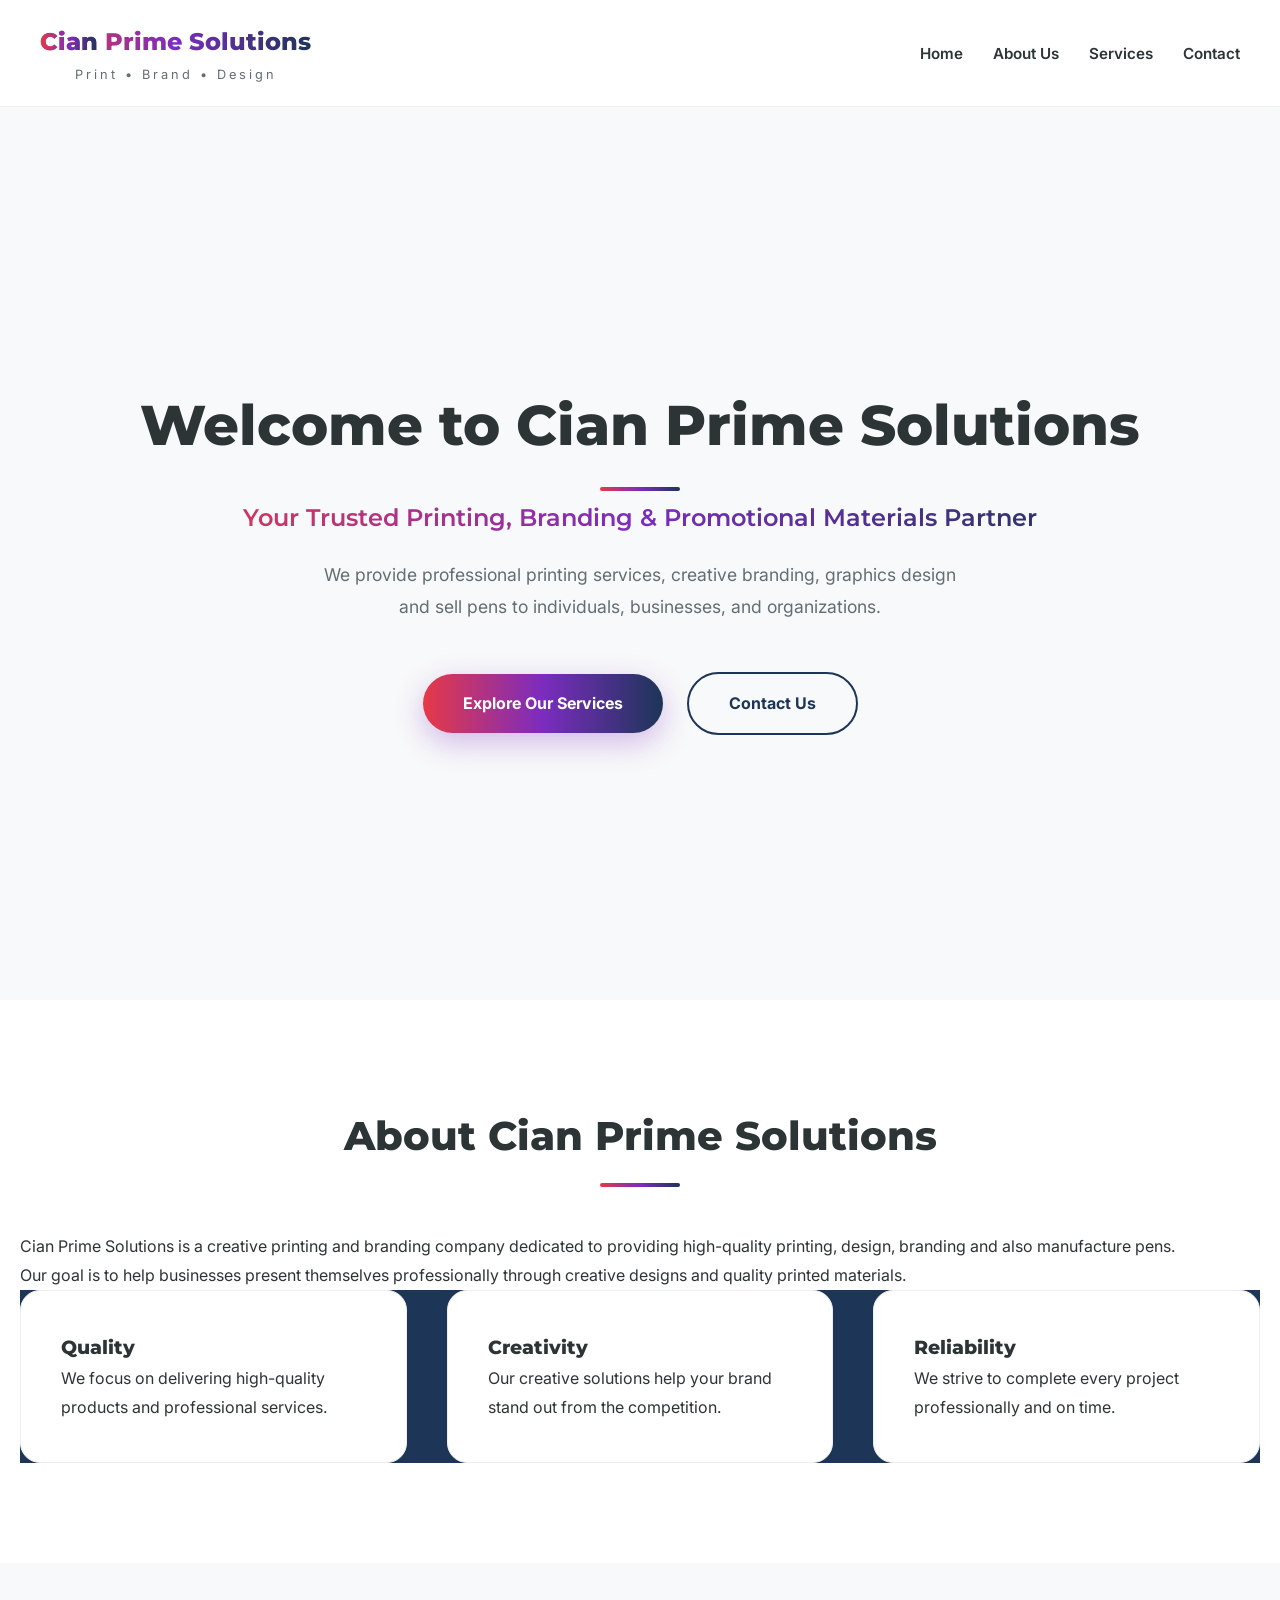
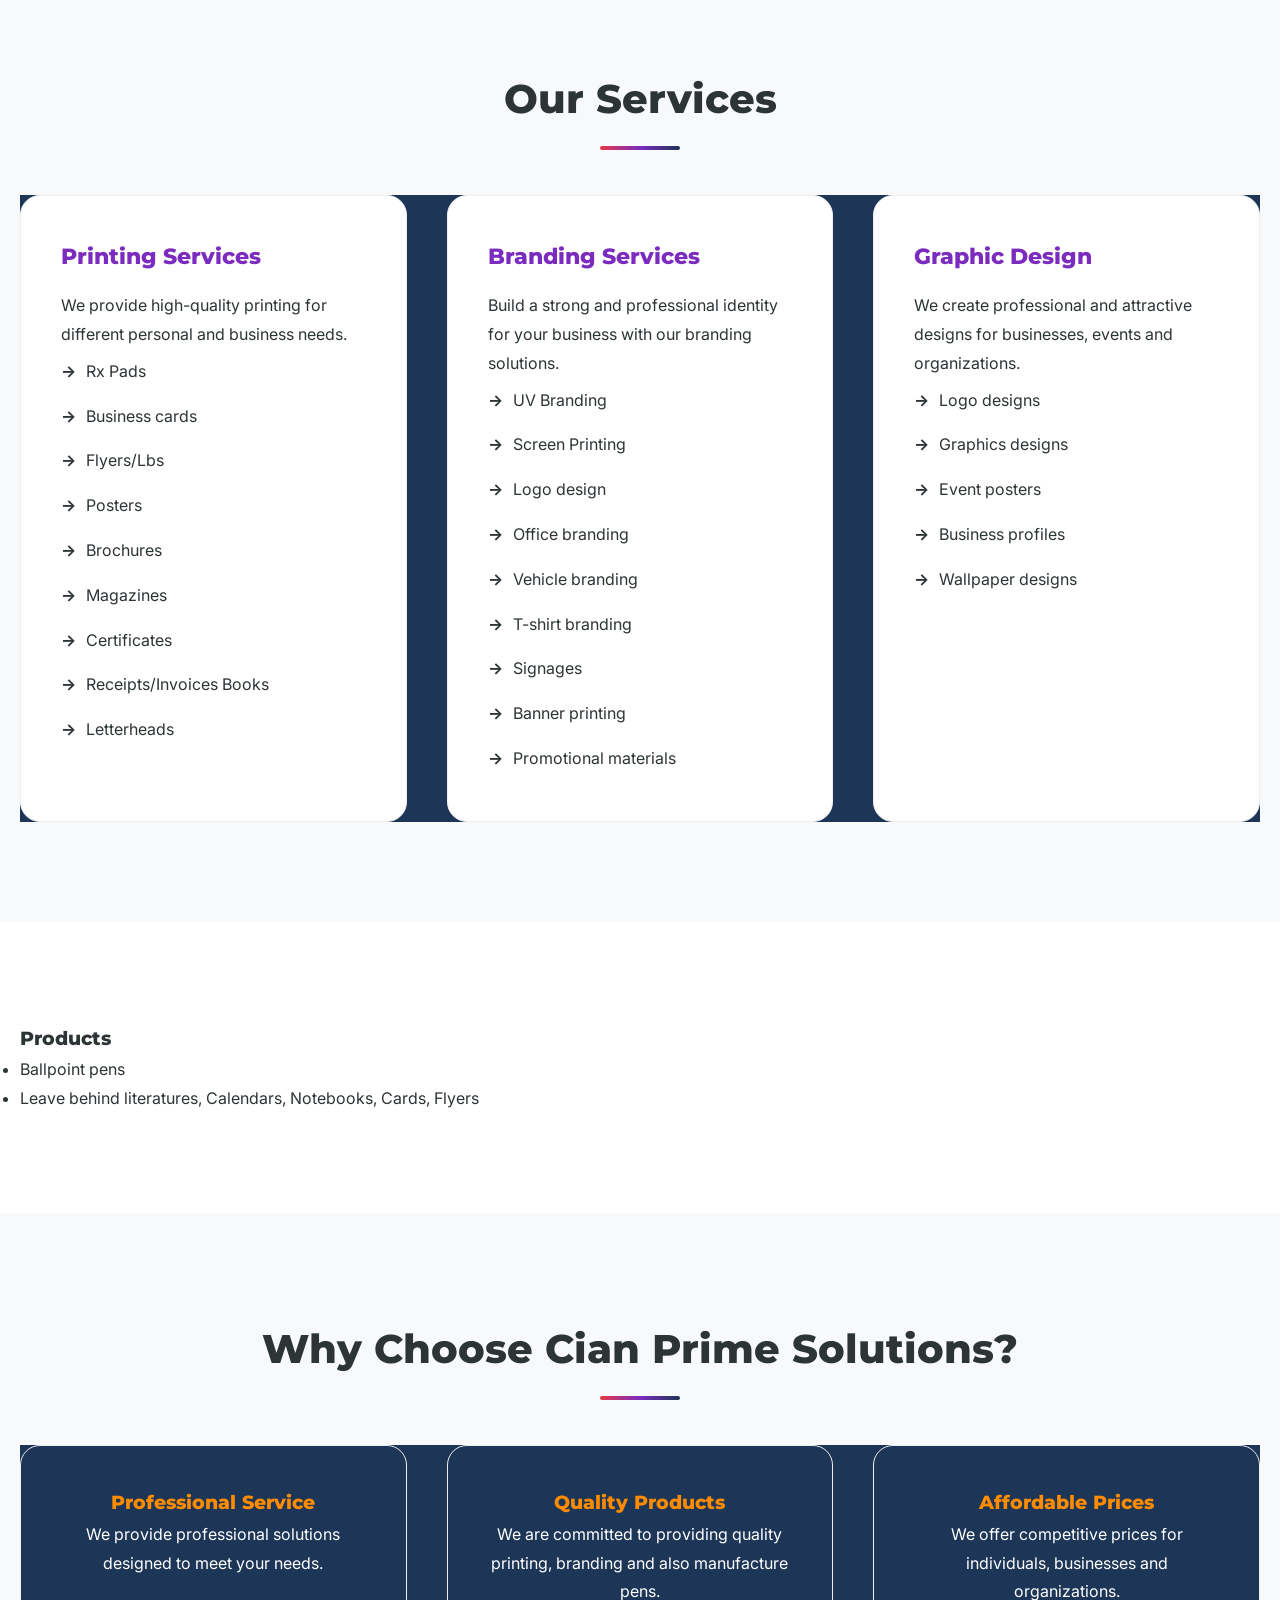
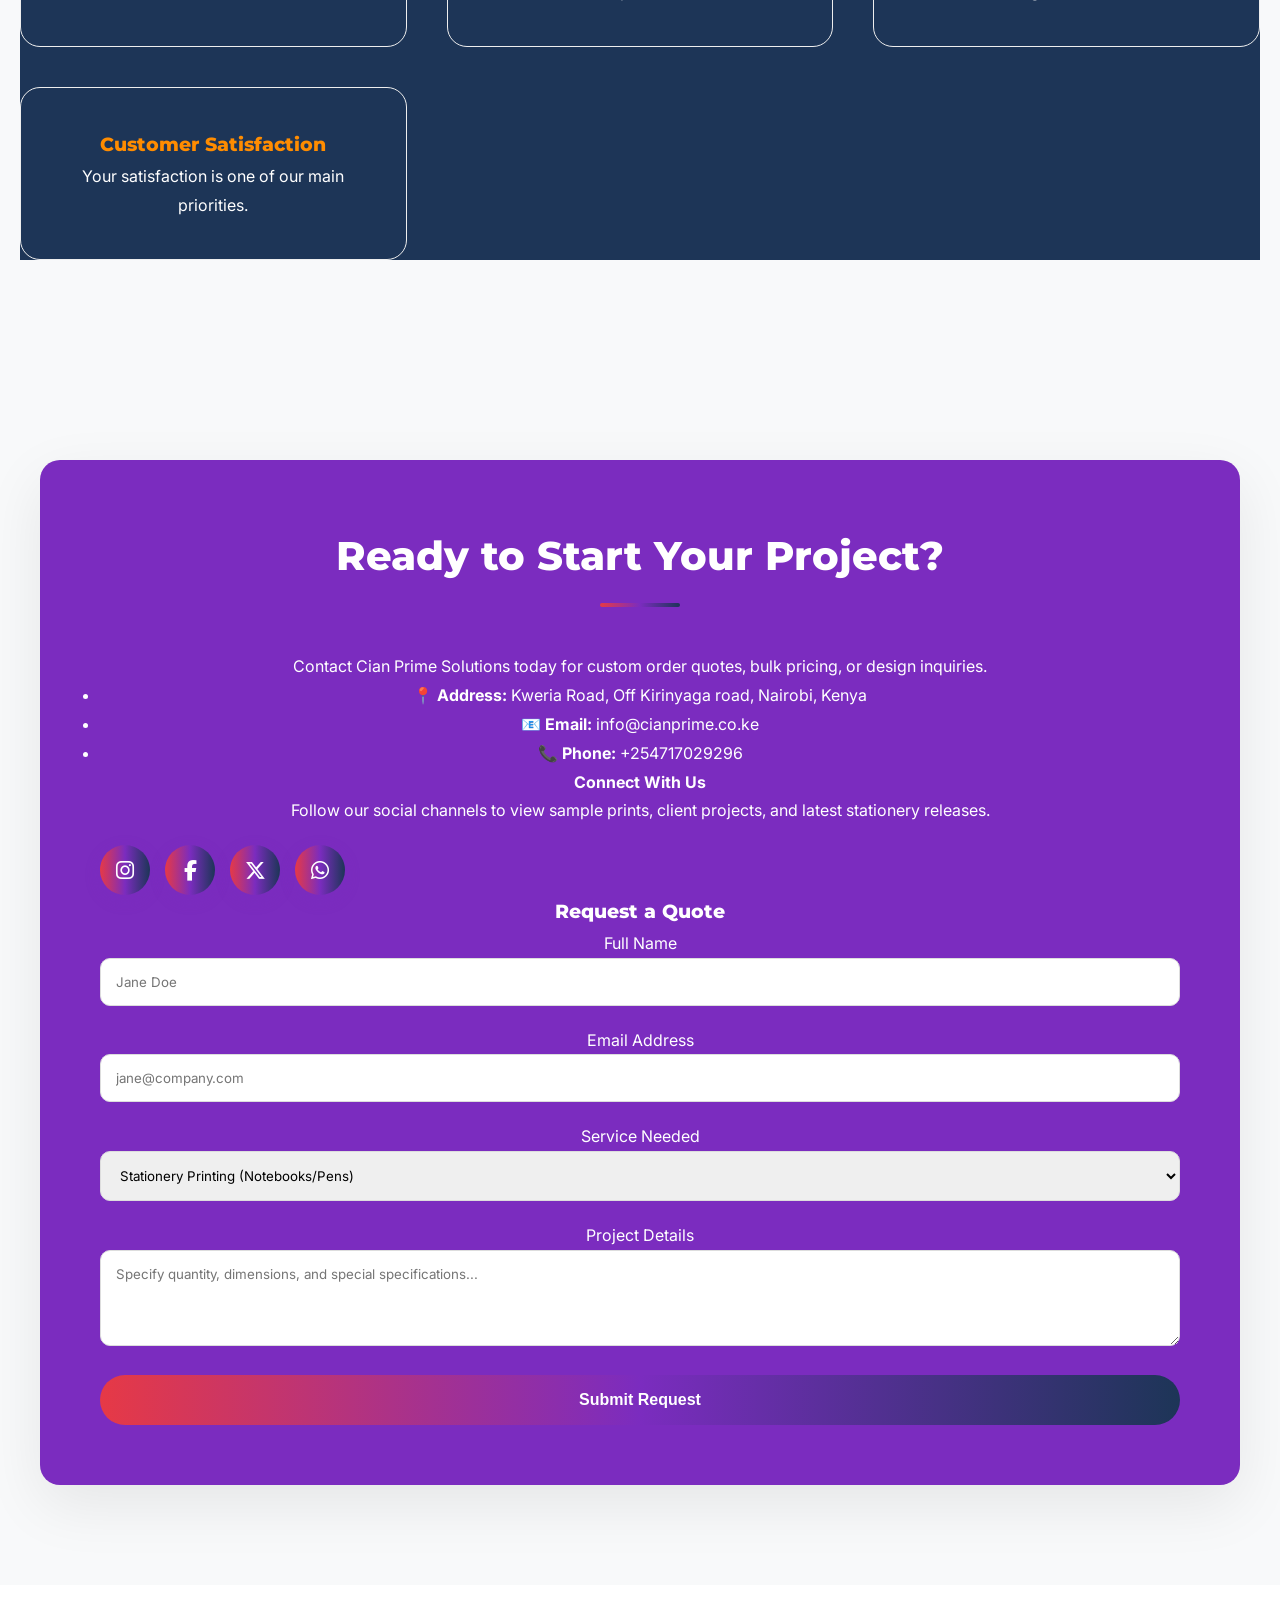
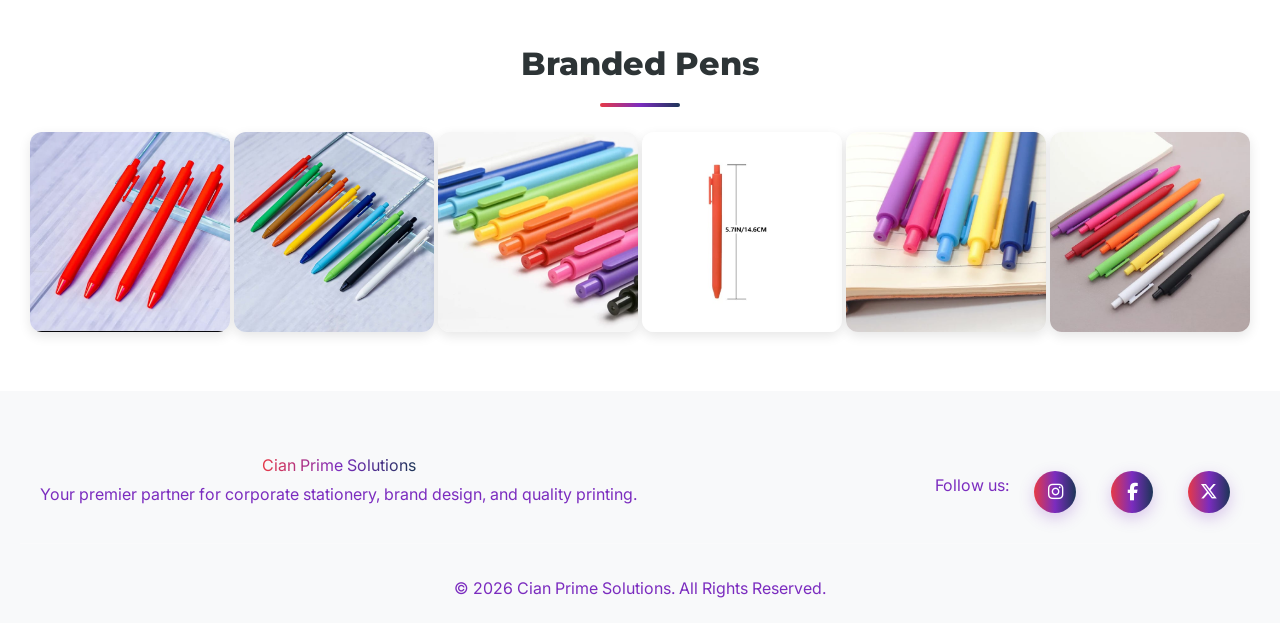
==== index.html @ ab8dba5d "chore:changed email address" ====
<!DOCTYPE html>
<html lang="en">

<head>
    <meta charset="UTF-8">
    <meta name="viewport" content="width=device-width, initial-scale=1.0">

    <title>Cian Prime Solutions | Printing, Branding and Graphics Designs</title>

    <link rel="stylesheet" href="style.css">
    <link rel="stylesheet" href="https://cdnjs.cloudflare.com/ajax/libs/font-awesome/6.5.1/css/all.min.css">

</head>

<body>

    <!-- ================= HEADER ================= -->
    <header>
        <div class="logo">
            <h1><span class="logo-accent">Cian</span> Prime Solutions</h1>
            <p>Print • Brand • Design</p>
        </div>

        <nav>
            <ul>
                <li><a href="#home">Home</a></li>
                <li><a href="#about">About Us</a></li>
                <li><a href="#services">Services</a></li>
                <li><a href="#contact">Contact</a></li>
            </ul>
        </nav>
    </header>

    <!-- ================= HOME ================= -->
    <main>
        <section id="home">
            <div class="hero-content">
                <h2>Welcome to Cian Prime Solutions</h2>
                <h3>Your Trusted Printing, Branding & Promotional Materials Partner</h3>
                <p>
                    We provide professional printing services, creative branding,
                    graphics design and sell pens to individuals, businesses, and organizations.
                </p>
                <a href="#services">Explore Our Services</a>
                <a href="#contact">Contact Us</a>
            </div>
        </section>

        <!-- ================= ABOUT ================= -->
        <section id="about">
            <h2>About Cian Prime Solutions</h2>
            <p>
                Cian Prime Solutions is a creative printing and branding
                company dedicated to providing high-quality printing,
                design, branding and also manufacture pens.
            </p>
            <p>
                Our goal is to help businesses present themselves professionally through
                creative designs and quality printed materials.
            </p>

            <div class="about-features">
                <div>
                    <h3>Quality</h3>
                    <p>We focus on delivering high-quality products and professional services.</p>
                </div>
                <div>
                    <h3>Creativity</h3>
                    <p>Our creative solutions help your brand stand out from the competition.</p>
                </div>
                <div>
                    <h3>Reliability</h3>
                    <p>We strive to complete every project professionally and on time.</p>
                </div>
            </div>
        </section>

        <!-- ================= SERVICES ================= -->
        <section id="services">
            <h2>Our Services</h2>
            <div class="services-container">
                <article class="service">
                    <h3>Printing Services</h3>
                    <p>We provide high-quality printing for different personal and business needs.</p>
                    <ul>
                        <li>Rx Pads</li>
                        <li>Business cards</li>
                        <li>Flyers/Lbs</li>
                        <li>Posters</li>
                        <li>Brochures</li>
                        <li>Magazines</li>
                        <li>Certificates</li>
                        <li>Receipts/Invoices Books</li>
                        <li>Letterheads</li>
                    </ul>
                </article>

                <article class="service">
                    <h3>Branding Services</h3>
                    <p>Build a strong and professional identity for your business with our branding solutions.</p>
                    <ul>
                        <li>UV Branding</li>
                        <li>Screen Printing</li>
                        <li>Logo design</li>
                        <li>Office branding</li>
                        <li>Vehicle branding</li>
                        <li>T-shirt branding</li>
                        <li>Signages</li>
                        <li>Banner printing</li>
                        <li>Promotional materials</li>
                    </ul>
                </article>

                <article class="service">
                    <h3>Graphic Design</h3>
                    <p>We create professional and attractive designs for businesses, events and organizations.</p>
                    <ul>
                        <li>Logo designs</li>
                        <li>Graphics designs</li>
                        <li>Event posters</li>
                        <li>Business profiles</li>
                        <li>Wallpaper designs</li>
                    </ul>
                </article>
            </div>
        </section>

        <!-- ================= STATIONERY ================= -->
        <section id="stationery">
            <h3>Products</h3>
            <ul>
                <li>Ballpoint pens</li>
                <li>Leave behind literatures, Calendars, Notebooks, Cards, Flyers</li>
            </ul>
        </section>

        <!-- ================= WHY CHOOSE US ================= -->
        <section id="why-us">
            <h2>Why Choose Cian Prime Solutions?</h2>
            <div class="advantages">
                <div>
                    <h3>Professional Service</h3>
                    <p>We provide professional solutions designed to meet your needs.</p>
                </div>
                <div>
                    <h3>Quality Products</h3>
                    <p>We are committed to providing quality printing, branding and also manufacture pens.</p>
                </div>
                <div>
                    <h3>Affordable Prices</h3>
                    <p>We offer competitive prices for individuals, businesses and organizations.</p>
                </div>
                <div>
                    <h3>Customer Satisfaction</h3>
                    <p>Your satisfaction is one of our main priorities.</p>
                </div>
            </div>
        </section>

        <!-- ================= CONTACT & QUOTE FORM ================= -->
        <section id="contact" class="section">
            <div class="contact-container">
                <div class="contact-info">
                    <h2>Ready to Start Your Project?</h2>
                    <p>Contact Cian Prime Solutions today for custom order quotes, bulk pricing, or design inquiries.
                    </p>
                    <ul>
                        <li>📍 <strong>Address:</strong> Kweria Road, Off Kirinyaga road, Nairobi, Kenya</li>
                        <li>📧 <strong>Email:</strong> info@cianprime.co.ke</li>
                        <li>📞 <strong>Phone:</strong> +254717029296</li>
                    </ul>

                    <!-- Social Connect Strip -->
                    <div class="social-connect">
                        <h4>Connect With Us</h4>
                        <p>Follow our social channels to view sample prints, client projects, and latest stationery
                            releases.</p>
                        <div class="social-links">
                            <a href="https://instagram.com" target="_blank" aria-label="Instagram"
                                class="social-icon instagram">
                                <i class="fab fa-instagram"></i>
                            </a>
                            <a href="https://facebook.com" target="_blank" aria-label="Facebook"
                                class="social-icon facebook">
                                <i class="fab fa-facebook-f"></i>
                            </a>
                            <a href="https://twitter.com" target="_blank" aria-label="Twitter"
                                class="social-icon twitter">
                                <i class="fab fa-x-twitter"></i>
                            </a>
                            <a href="https://wa.me/254717029296" target="_blank" aria-label="WhatsApp"
                                class="social-icon whatsapp">
                                <i class="fab fa-whatsapp"></i>
                            </a>
                        </div>
                    </div>
                </div>

                <!-- FORM CONNECTED TO info@cianprime.co.ke -->
                <form action="https://formsubmit.co/info@cianprime.co.ke" method="POST" class="quote-form">
                    <h3>Request a Quote</h3>
                    <div class="form-group">
                        <label for="name">Full Name</label>
                        <input type="text" id="name" name="name" required placeholder="Jane Doe">
                    </div>
                    <div class="form-group">
                        <label for="email">Email Address</label>
                        <input type="email" id="email" name="email" required placeholder="jane@company.com">
                    </div>
                    <div class="form-group">
                        <label for="service">Service Needed</label>
                        <select id="service" name="service">
                            <option value="Stationery Printing">Stationery Printing (Notebooks/Pens)</option>
                            <option value="Corporate Branding">Corporate Branding</option>
                            <option value="Graphic Design">Graphic Design</option>
                            <option value="Commercial Printing">Commercial Printing</option>
                        </select>
                    </div>
                    <div class="form-group">
                        <label for="message">Project Details</label>
                        <textarea id="message" name="message" rows="4"
                            placeholder="Specify quantity, dimensions, and special specifications..."></textarea>
                    </div>

                    <!-- FormSubmit Settings -->
                    <input type="hidden" name="_captcha" value="false">
                    <input type="hidden" name="_subject" value="New Quote Request - Cian Prime Website">


                    <button type="submit" class="btn btn-primary btn-full">Submit Request</button>
                    <input type="hidden" name="_next" value="https://info@cianprime.co.ke/thankyou.html">
                </form>
            </div>
        </section>

        <!-- ================= PENS ================= -->
        <section id="pens" class="services-section">
            <h2 class="section-title">Branded Pens</h2>
            <div class="pens-gallery">
                <img src="pens1.jpg.jpeg" alt="Cian Prime Gel Pens" width="150" class="pen-card">
                <img src="pens2.jpg.jpeg" alt="Cian Prime Gel Pens" width="150" class="pen-card">
                <img src="pens3.jpg.jpeg" alt="Cian Prime Gel Pens" width="150" class="pen-card">
                <img src="pens4.jpg.jpeg" alt="Cian Prime Gel Pens" width="150" class="pen-card">
                <img src="pens5.jpg.jpeg" alt="Cian Prime Gel Pens" width="150" class="pen-card">
                <img src="pens6.jpg.jpeg" alt="Cian Prime Gel Pens" width="150" class="pen-card">
            </div>
        </section>

        <!-- Footer -->
        <footer class="footer">
            <div class="footer-content">
                <div class="footer-brand">
                    <span class="logo-accent">Cian Prime Solutions</span>
                    <p>Your premier partner for corporate stationery, brand design, and quality printing.</p>
                </div>
                <div class="footer-social">
                    <span>Follow us:</span>
                    <a href="https://instagram.com" target="_blank" aria-label="Instagram"
                        class="social-icon instagram"><i class="fab fa-instagram"></i></a>
                    <a href="https://facebook.com" target="_blank" aria-label="Facebook" class="social-icon facebook"><i
                            class="fab fa-facebook-f"></i></a>
                    <a href="https://twitter.com" target="_blank" aria-label="Twitter" class="social-icon twitter"><i
                            class="fab fa-x-twitter"></i></a>
                </div>
            </div>
            <hr class="footer-divider">
            <p>&copy; 2026 Cian Prime Solutions. All Rights Reserved.</p>
        </footer>

        <script src="script.js"></script>

</body>
</html>
---- style.css ----
/* ===== CPS PREMIUM MINIMAL DESIGN ===== */
@import url('https://fonts.googleapis.com/css2?family=Montserrat:wght@400;600;700;800&family=Inter:wght@300;400;500&display=swap');

:root {
    --cps-red: #e63946;
    --cps-purple: #7b2cbf;
    --cps-blue: #1d3557;
    --cps-orange: #ff8c00;
    --cps-gradient: linear-gradient(90deg, #e63946 0%, #7b2cbf 50%, #1d3557 100%);
    --light-bg: #f8f9fa;
    --white: #ffffff;
    --text: #2d3436;
}

* {
    margin: 0;
    padding: 0;
    box-sizing: border-box;
}

html {
    scroll-behavior: smooth;
}

body {
    font-family: 'Inter', sans-serif;
    color: var(--text);
    background: var(--white);
    line-height: 1.8;
}

section {
    padding: 100px 20px;
}

.container {
    max-width: 1200px;
    margin: 0 auto;
}

h2,
h3,
h1 {
    font-family: 'Montserrat', sans-serif;
    font-weight: 800;
}

/* ===== HEADER GLASS EFFECT ===== */
header {
    background: rgba(255, 255, 255, 0.85);
    backdrop-filter: blur(10px);
    position: fixed;
    width: 100%;
    top: 0;
    z-index: 1000;
    padding: 20px 40px;
    display: flex;
    justify-content: space-between;
    align-items: center;
    border-bottom: 1px solid #eee;
}



.logo h1 {
    font-size: 1.5rem;
    background: var(--cps-gradient);
    -webkit-background-clip: text;
    -webkit-text-fill-color: transparent;
    background-clip: text;
    text-align: center;
    color: var(--cps-purple);
}

.logo p {
    font-size: 0.8rem;
    letter-spacing: 3px;
    color: #636e72;
    text-align: center;
}

nav ul {
    display: flex;
    gap: 30px;
    list-style: none;
}

nav a {
    text-decoration: none;
    color: var(--text);
    font-weight: 600;
    font-size: 0.95rem;
    position: relative;
    transition: 0.3s;
}

nav a::after {
    content: '';
    position: absolute;
    width: 0;
    height: 2px;
    bottom: -5px;
    left: 0;
    background: var(--cps-gradient);
    transition: 0.3s;
}

nav a:hover::after {
    width: 100%;
}

/* ===== HERO FULLSCREEN ===== */
#home {
    min-height: 100vh;
    display: flex;
    align-items: center;
    justify-content: center;
    text-align: center;
    background: var(--light-bg);
    padding-top: 120px;
}

.hero-content h2 {
    font-size: 3.5rem;
    margin-bottom: 20px;
}

.hero-content h3 {
    font-size: 1.5rem;
    font-weight: 600;
    background: var(--cps-gradient);
    -webkit-background-clip: text;
    -webkit-text-fill-color: transparent;
    background-clip: text;
    margin-bottom: 20px;
}

.hero-content p {
    max-width: 650px;
    margin: 0 auto 40px;
    font-size: 1.1rem;
    color: #636e72;
}

.hero-content a {
    display: inline-block;
    padding: 15px 40px;
    margin: 10px;
    border-radius: 50px;
    text-decoration: none;
    font-weight: 700;
    transition: 0.3s;
}

.hero-content a:first-of-type {
    background: var(--cps-gradient);
    color: white;
    box-shadow: 0 10px 30px rgba(123, 44, 191, 0.3);
}

.hero-content a:last-of-type {
    background: transparent;
    color: var(--cps-blue);
    border: 2px solid var(--cps-blue);
}

.hero-content a:hover {
    transform: translateY(-3px);
}

/* ===== SECTION BACKGROUNDS ===== */
#about,
#stationery {
    background: var(--white);
}

#services,
#why-us,
#contact {
    background: var(--light-bg);
}

h2 {
    text-align: center;
    font-size: 2.5rem;
    margin-bottom: 60px;
    position: relative;
}

h2::after {
    content: '';
    width: 80px;
    height: 4px;
    background: var(--cps-gradient);
    position: absolute;
    bottom: -15px;
    left: 50%;
    transform: translateX(-50%);
    border-radius: 2px;
}

/* ===== GRID LAYOUTS ===== */
.about-features,
.services-container,
.advantages {
    display: grid;
    grid-template-columns: repeat(auto-fit, minmax(300px, 1fr));
    gap: 40px;
    background-color: var(--cps-blue);
}

.about-features div,
.service,
.advantages div,
.stationery-item {
    background: var(--white);
    padding: 40px;
    border-radius: 20px;
    transition: 0.4s;
    border: 1px solid #eee;
}

.about-features div:hover,
.service:hover {
    transform: translateY(-10px);
    box-shadow: 0 20px 40px rgba(0, 0, 0, 0.08);
    border-color: transparent;
}

.service h3 {
    color: var(--cps-purple);
    font-size: 1.4rem;
    margin-bottom: 15px;
}

.service ul {
    list-style: none;
}

.service ul li {
    padding: 8px 0;
    color: var(--cps-gradient);
}

.service ul li::before {
    content: '→';
    color: var(--cps-red);
    margin-right: 10px;
    font-weight: bold;
    color: var(--cps-gradient);
}

.advantages div {
    background: var(--cps-blue);
    color: white;
    text-align: center;
}

.advantages h3 {
    color: var(--cps-orange);
}

/* ===== CONTACT ===== */
.contact-container {
    display: inline-flexbox;
    grid-template-columns: 1fr 1fr;
    gap: 60px;
    max-width: 1200px;
    margin: 0 auto;
    background: var(--cps-purple);
    padding: 60px;
    border-radius: 20px;
    box-shadow: 0 20px 60px rgba(0, 0, 0, 0.08);
    text-align: center;
    color: white;
}

.quote-form input,
.quote-form select,
.quote-form textarea {
    width: 100%;
    padding: 15px;
    border: 1px solid #ddd;
    border-radius: 10px;
    margin-bottom: 20px;
    font-family: 'Inter';
    transition: 0.3s;
}

.quote-form input:focus {
    border-color: var(--cps-purple);
    outline: none;
}

.btn-primary {
    background: var(--cps-gradient);
    color: white;
    border: none;
    padding: 16px;
    width: 100%;
    border-radius: 50px;
    font-weight: 700;
    font-size: 1rem;
    cursor: pointer;
    transition: 0.3s;
}

.btn-primary:hover {
    box-shadow: 0 10px 30px rgba(123, 44, 191, 0.4);
}

.social-links {
    display: flex;
    gap: 15px;
    margin-top: 20px;
}

.social-icon {
    width: 45px;
    height: 45px;
    background: var(--light-bg);
    color: var(--cps-blue);
    display: flex;
    align-items: center;
    justify-content: center;
    border-radius: 50%;
    text-decoration: none;
    transition: 0.3s;
}

.social-icon:hover {
    background: var(--cps-gradient);
    color: white;
}

/* ===== FOOTER ===== */
.footer {
    background: var(--light-bg);
    color: var(--cps-purple);
    padding: 60px 20px 20px;
    text-align: center;
}

.footer-content {
    display: flex;
    justify-content: space-between;
    max-width: 1200px;
    margin: 0 auto 30px;
    flex-wrap: wrap;
    color: var(--cps-gradient);
}

.logo-accent {
    background: var(--light-bg);
    -webkit-background-clip: text;
    background-clip: text;
    -webkit-text-fill-color: transparent;
    color: transparent;
    display: inline-block;
}

.footer a {
    color: var(--cps-purple);
    margin: 0 10px;
}

.footer-divider {
    border: none;
    border-top: 1px solid rgba(255, 255, 255, 0.2);
    margin: 30px 0;
}

/* ===== MOBILE ===== */
@media (max-width: 900px) {
    header {
        flex-direction: column;
        padding: 15px 20px;
    }

    .hero-content h2 {
        font-size: 2.2rem;
    }

    .contact-container {
        grid-template-columns: 1fr;
        padding: 30px;
    }
}
/* ===== SOCIAL MEDIA ICONS - LOGO ONLY ===== */
.social-links,
.footer-social {
    display: flex;
    gap: 15px;
    margin-top: 20px;
    flex-wrap: wrap;
}

.social-icon,
.footer-social a {
    width: 50px;
    height: 50px;
    border-radius: 50%;
    display: flex;
    align-items: center;
    justify-content: center;
    font-size: 1.3rem;
    text-decoration: none;
    color: white;
    transition: all 0.4s ease;
    background: var(--cps-gradient);
    /* CPS gradient by default */
    box-shadow: 0 5px 15px rgba(123, 44, 191, 0.25);
}

.social-icon:hover,
.footer-social a:hover {
    transform: translateY(-5px) scale(1.1) rotate(5deg);
    box-shadow: 0 10px 25px rgba(230, 57, 70, 0.4);
}

/* Brand colors on hover */
.social-icon.instagram:hover {
    background: linear-gradient(45deg, #f09433 0%, #e6683c 25%, #dc2743 50%, #cc2366 75%, #bc1888 100%);
}

.social-icon.facebook:hover {
    background: #1877f2;
}

.social-icon.twitter:hover {
    background: #000;
}

.social-icon.whatsapp:hover {
    background: #25D366;
}

/* Footer version - smaller */
.footer-social a {
    width: 42px;
    height: 42px;
    font-size: 1.1rem;
}

/* Remove the ::after names we added before */
.social-icon::after,
.footer-social a::after {
    content: none !important;
}

/* ===== FIX HEADER OVERLAP ON MOBILE ===== */
body {
    padding-top: 100px;
    /* space for desktop header */
}

@media (max-width: 900px) {
    body {
        padding-top: 160px;
        /* header becomes 2 lines on mobile */
    }

    header {
        flex-direction: column;
        padding: 15px 20px;
        gap: 10px;
    }

    .hero-content h2 {
        font-size: 2.2rem;
    }

    .contact-container {
        grid-template-columns: 1fr;
        padding: 30px;
    }
}

@media (max-width: 480px) {
    body {
        padding-top: 180px;
        /* even more for small phones */
    }
}

/* ===== FIX LOGO GRADIENT BUG ===== */
.logo-accent {
    background: var(--cps-gradient);
    -webkit-background-clip: text;
    background-clip: text;
    /* was wrong before */
    -webkit-text-fill-color: transparent;
    color: transparent;
    display: inline-block;
}

/* FORCE CENTER PEN GALLERY */
.services-section {
    text-align: center;
    padding: 50px 20px;
}

.section-title {
    text-align: center;
    font-size: 2rem;
    margin-bottom: 40px;
}

.pen-gallery {
    display: flex !important;
    flex-wrap: wrap !important;
    justify-content: center !important;
    /* THIS CENTERS THEM */
    align-items: center !important;
    gap: 20px !important;
    max-width: 1000px !important;
    margin: 0 auto !important;
    /* THIS CENTERS THE WHOLE BLOCK */
}

.pen-card {
    width: 200px !important;
    height: 200px !important;
    object-fit: cover !important;
    border-radius: 12px !important;
    box-shadow: 0 4px 12px rgba(0, 0, 0, 0.1) !important;
    transition: all 0.3s ease !important;
}

.pen-card:hover {
    transform: scale(1.1) translateY(-10px) !important;
    box-shadow: 0 15px 30px rgba(0, 0, 0, 0.2) !important;
}

/* Social icons container */
.social-icons {
    display: flex;
    justify-content: center;
    align-items: center;
    gap: 20px;
    /* space between icons */
    flex-wrap: wrap;
    /* so they don't break on very small screens */
    margin-top: 15px;
}

/* Make each icon a circle */
.social-icons a {
    display: flex;
    justify-content: center;
    align-items: center;
    width: 50px;
    height: 50px;
    border-radius: 50%;
    background: linear-gradient(135deg, #ff4b8b, #6a00ff);
    /* your gradient */
    color: white;
    font-size: 22px;
    text-decoration: none;
    transition: transform 0.3s ease;
}

.social-icons a:hover {
    transform: scale(1.1);
}
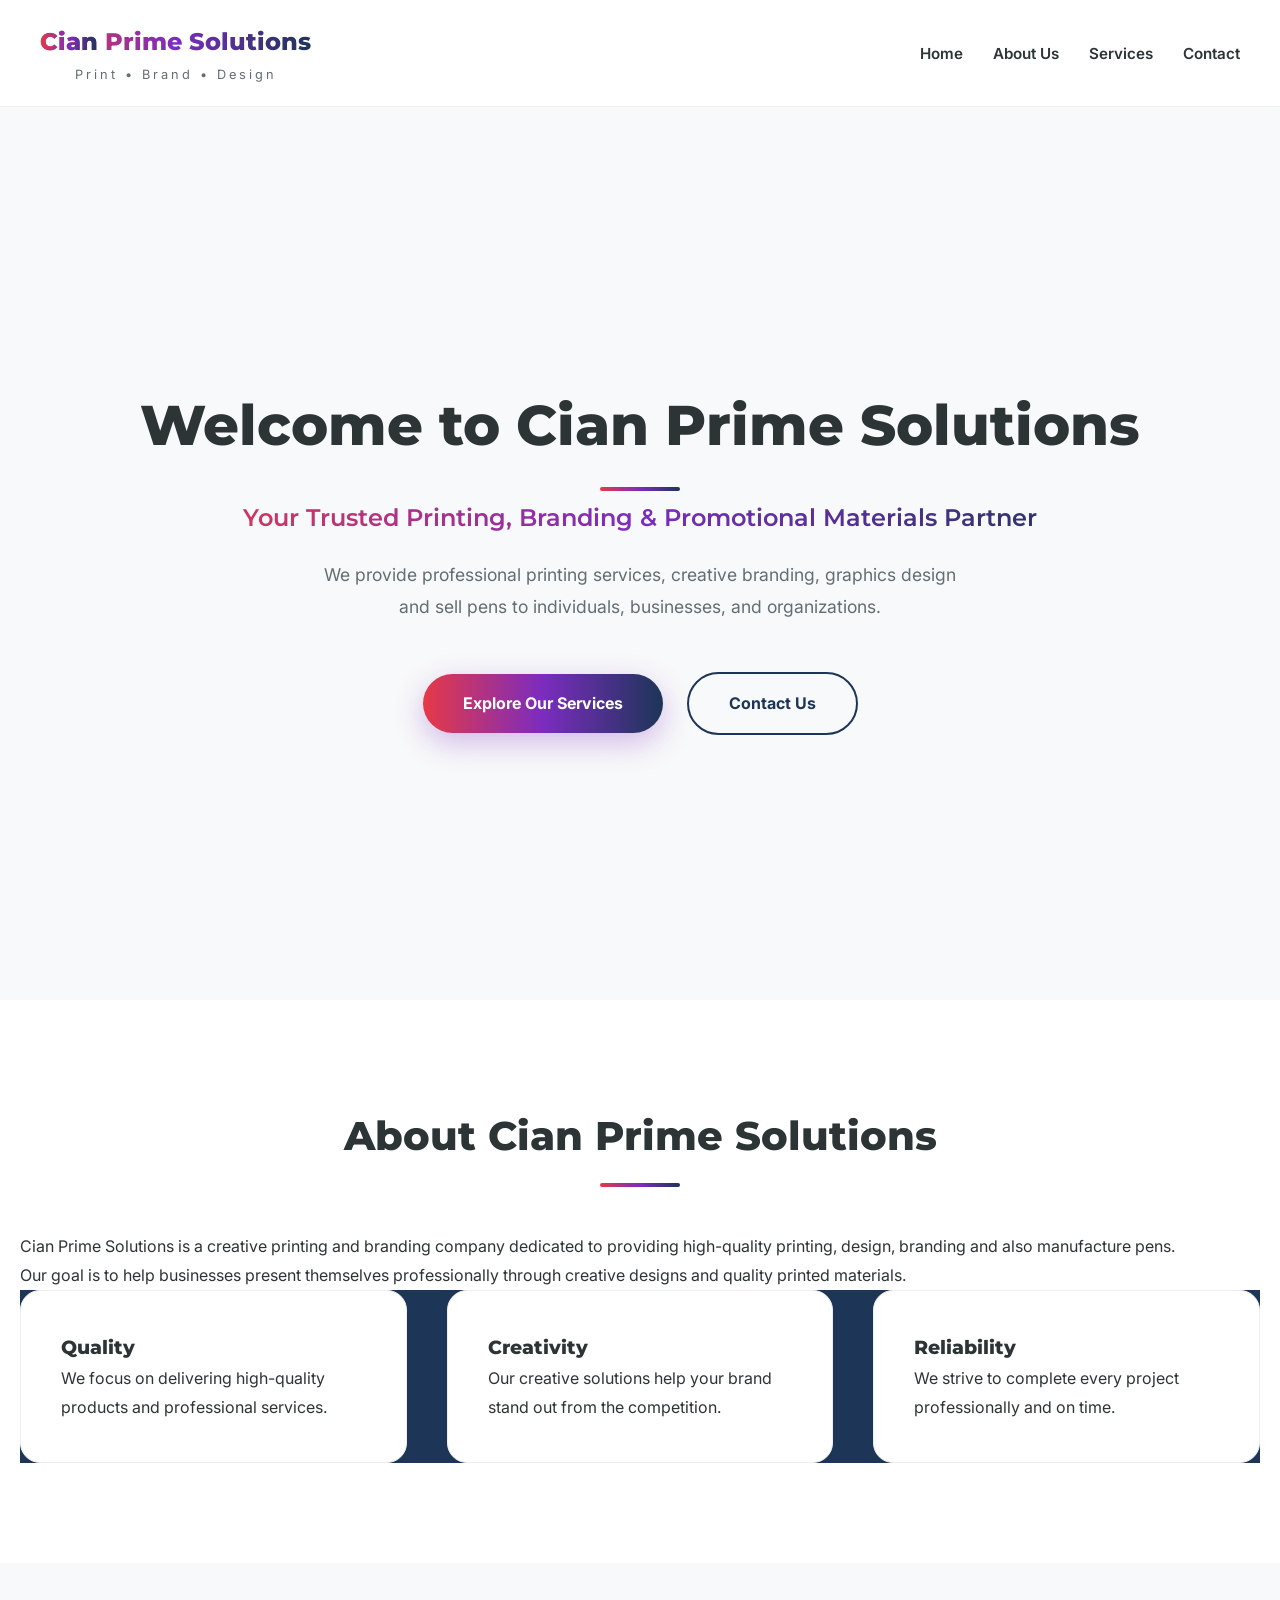
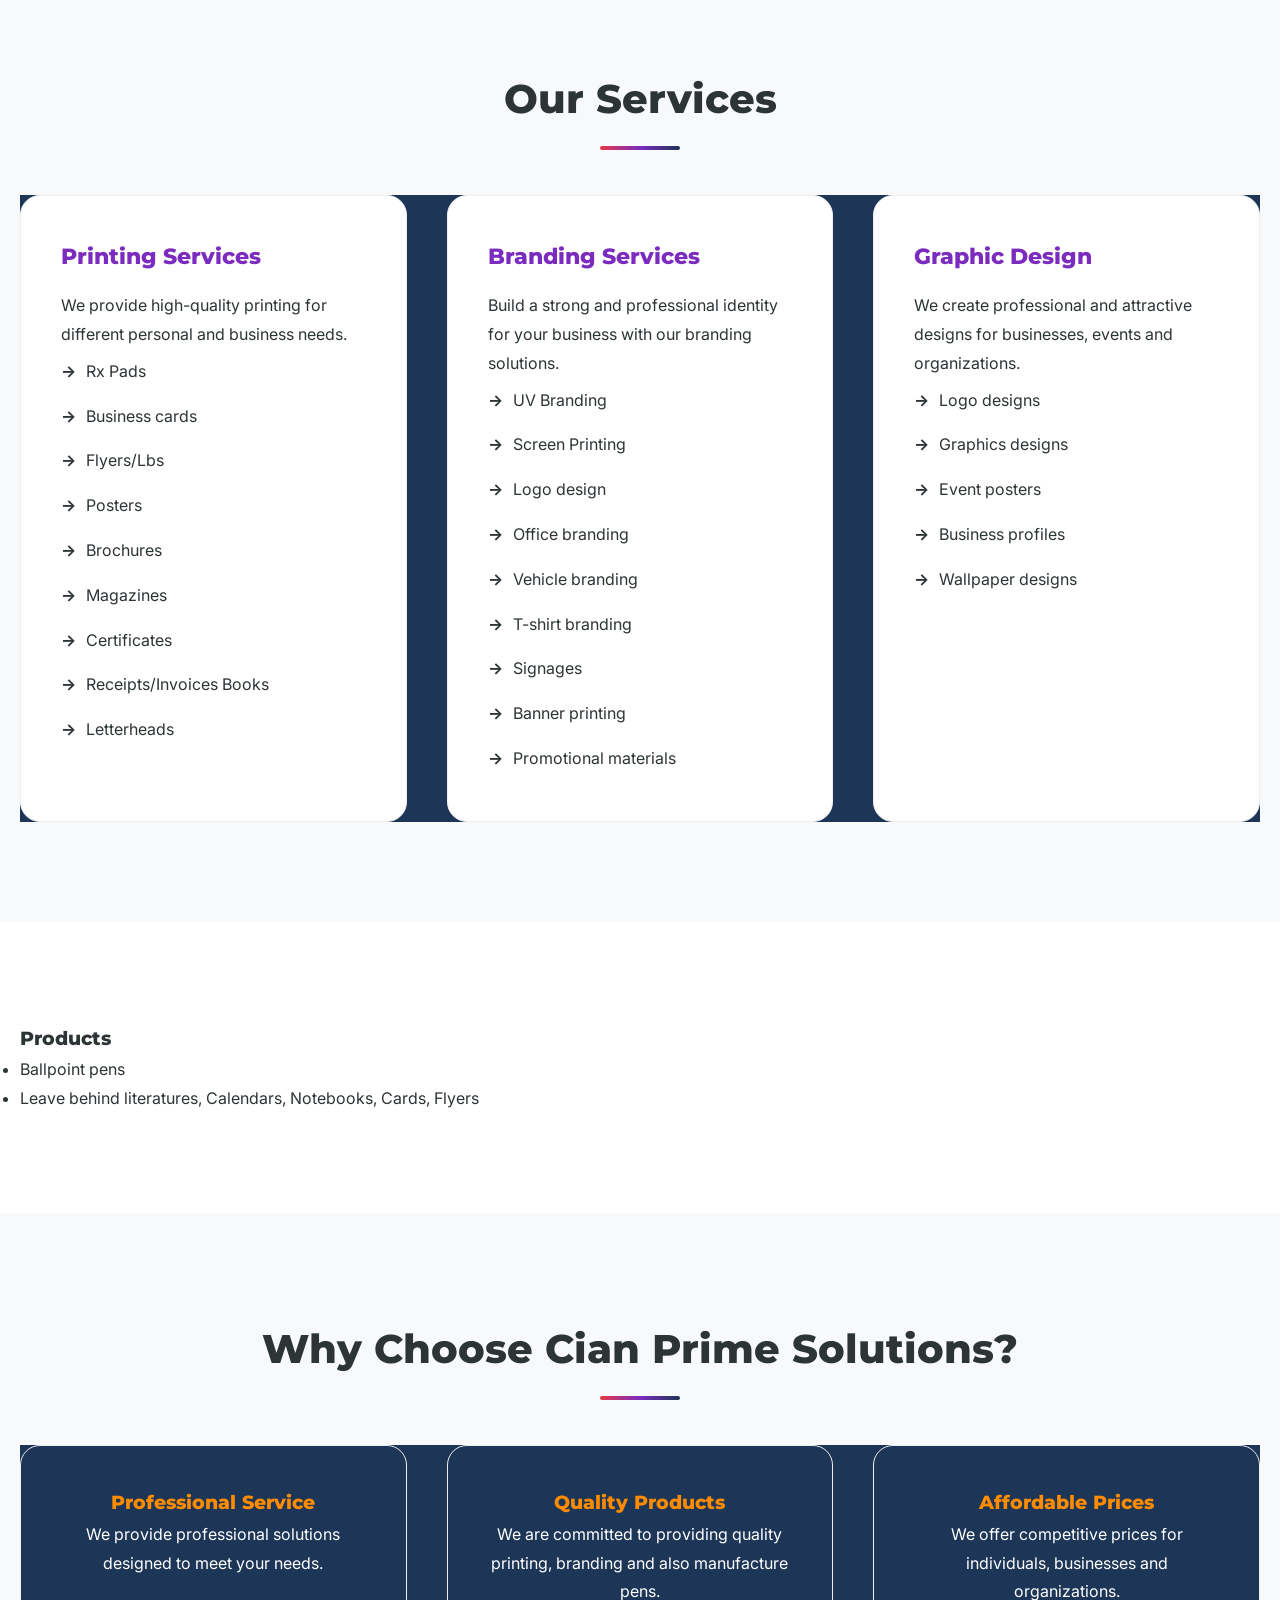
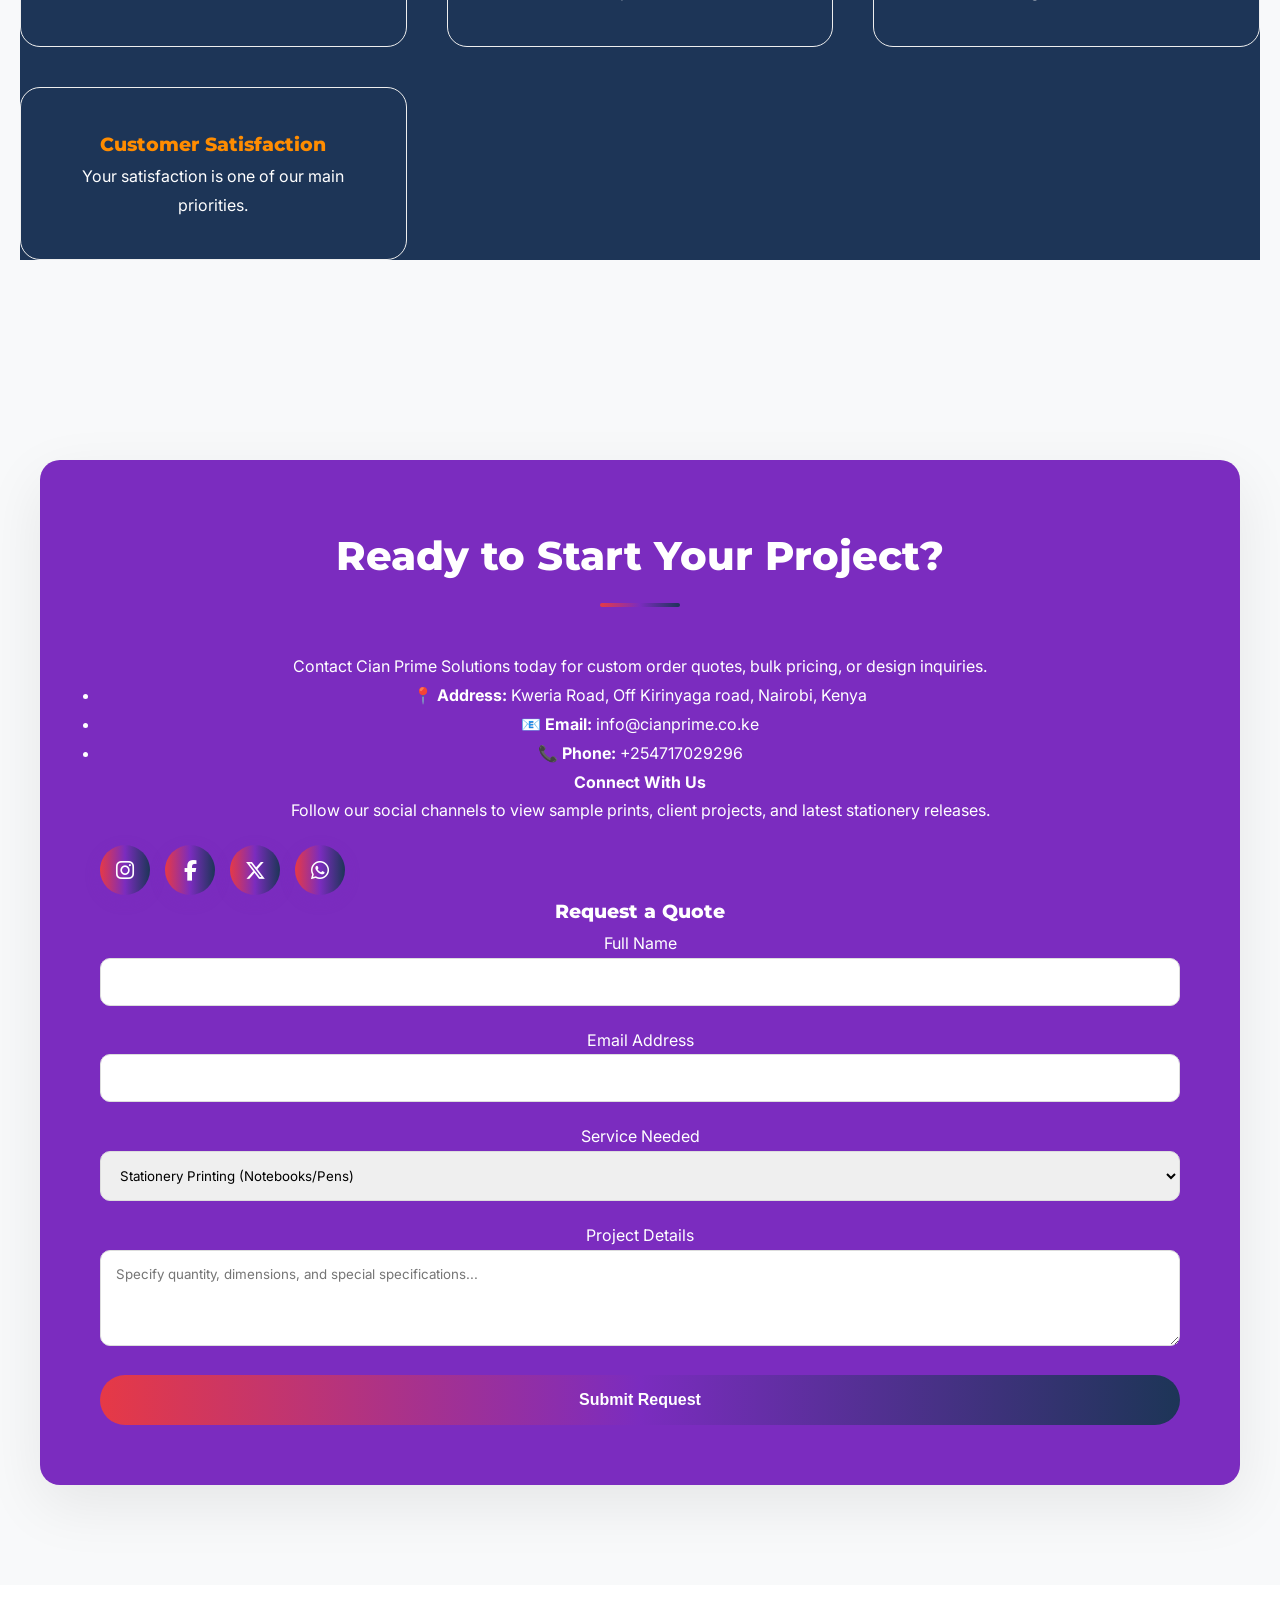
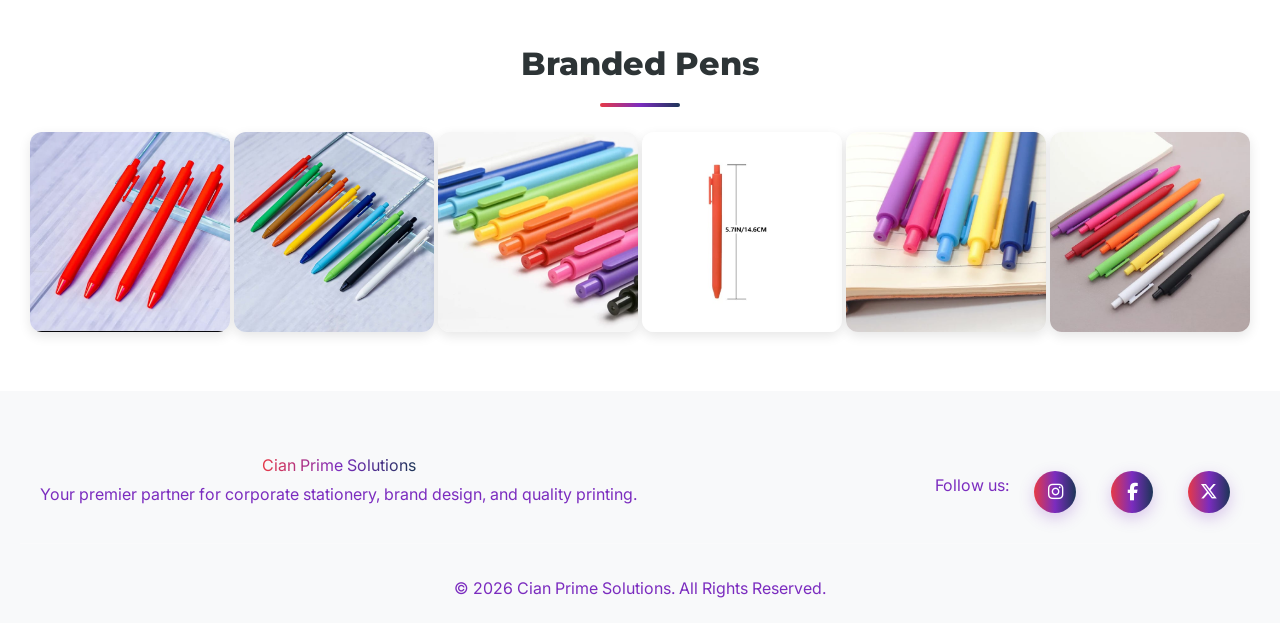
==== commit 532ce17e: "updates to the htmml" ====
--- a/index.html
+++ b/index.html
@@ -197,15 +197,15 @@
                 </div>
 
                 <!-- FORM CONNECTED TO info@cianprime.co.ke -->
-                <form action="https://formsubmit.co/info@cianprime.co.ke" method="POST" class="quote-form">
+                <form action="https://formsubmit.co/cianprimefresh@gmail.com" method="POST" class="quote-form">
                     <h3>Request a Quote</h3>
                     <div class="form-group">
                         <label for="name">Full Name</label>
-                        <input type="text" id="name" name="name" required placeholder="Jane Doe">
+                        <input type="text" id="name" name="name">
                     </div>
                     <div class="form-group">
                         <label for="email">Email Address</label>
-                        <input type="email" id="email" name="email" required placeholder="jane@company.com">
+                        <input type="email" id="email" name="email">
                     </div>
                     <div class="form-group">
                         <label for="service">Service Needed</label>
@@ -228,7 +228,8 @@
 
 
                     <button type="submit" class="btn btn-primary btn-full">Submit Request</button>
-                    <input type="hidden" name="_next" value="https://info@cianprime.co.ke/thankyou.html">
+                    <!-- <input type="hidden" name="_next" value="https://cianprimefresh@gmail.com/thankyou.html"> -->
+                    <input type="hidden" name="_next" value="https://kamaujulius077-maker.github.io/Cian-prime-solution/thankyou.html">
                 </form>
             </div>
         </section>
@@ -270,4 +271,4 @@
         <script src="script.js"></script>
 
 </body>
-</html>+</html>
